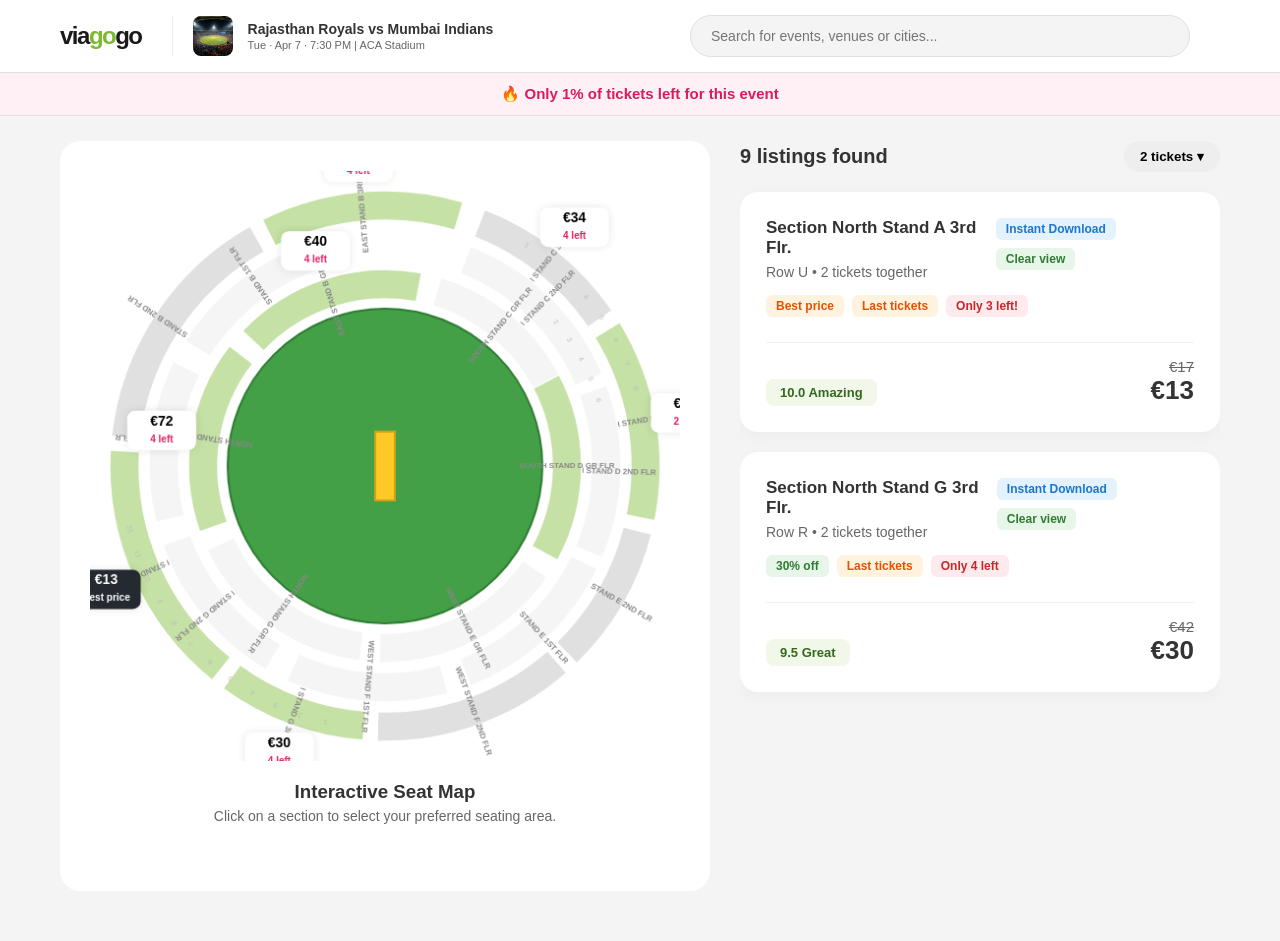
==== stadium.html @ e08a59bc "Initial commit" ====
<!DOCTYPE html>
<html lang="en">

<head>
    <meta charset="UTF-8">
    <meta name="viewport" content="width=device-width, initial-scale=1.0">
    <title>viagogo | Seat Map</title>
    <link rel="stylesheet" href="css/style.css">
</head>

<body>

    <header>
        <div class="container header-content">
            <div style="display: flex; align-items: center; gap: 30px;">
                <a href="index.html" class="logo-container">
                    <div class="logo-text" style="font-size: 24px;"><span class="logo-black">via</span><span
                            class="logo-green">go</span><span class="logo-black">go</span></div>
                </a>

                <div class="match-header-info" style="border-left: 1px solid #eee; padding-left: 20px;">
                    <div class="match-thumb" style="width: 40px; height: 40px;">
                        <img src="hero.png" alt="Match">
                    </div>
                    <div class="match-details">
                        <h2 id="matchTitle" style="font-size: 14px;">Rajasthan Royals vs Mumbai Indians</h2>
                        <p style="font-size: 11px;">Tue · Apr 7 · 7:30 PM | ACA Stadium</p>
                    </div>
                </div>
            </div>

            <div class="search-bar">
                <input type="text" placeholder="Search for events, venues or cities...">
            </div>
        </div>
    </header>

    <div class="urgency-banner">
        🔥 Only 1% of tickets left for this event
    </div>

    <main class="container page3-layout">
        <!-- Left: Canvas Stadium -->
        <div class="stadium-container">
            <canvas id="stadiumCanvas"></canvas>
            <div style="margin-top: 20px; text-align: center;">
                <h3 style="font-weight: 800;">Interactive Seat Map</h3>
                <p style="font-size: 14px; color: #666; margin-top: 5px;">Click on a section to select your preferred
                    seating area.</p>
            </div>
        </div>

        <!-- Right: Listings -->
        <div class="listings-panel">
            <div style="display: flex; justify-content: space-between; align-items: center; margin-bottom: 20px;">
                <h3 style="font-size: 20px; font-weight: 800;">9 listings found</h3>
                <button
                    style="padding: 8px 16px; border: none; border-radius: 20px; background: #eee; font-weight: 600;">2
                    tickets ▾</button>
            </div>

            <!-- Listing 1 -->
            <div class="listing-card">
                <div style="display:flex; justify-content:space-between; align-items:flex-start;">
                    <div class="listing-info">
                        <h4>Section North Stand A 3rd Flr.</h4>
                        <p>Row U • 2 tickets together</p>
                    </div>
                    <div class="badges-row">
                        <span class="badge badge-blue">Instant Download</span>
                        <span class="badge badge-green">Clear view</span>
                    </div>
                </div>
                <div class="badges-row">
                    <span class="badge badge-orange">Best price</span>
                    <span class="badge badge-orange">Last tickets</span>
                    <span class="badge badge-red">Only 3 left!</span>
                </div>
                <div
                    style="display:flex; justify-content:space-between; align-items:flex-end; margin-top: 10px; padding-top: 15px; border-top: 1px solid #f0f0f0;">
                    <span
                        style="background: #f1f8e9; color: #33691e; padding: 6px 14px; border-radius: 8px; font-size: 13px; font-weight: 800;">10.0
                        Amazing</span>
                    <div class="price-section">
                        <div class="old-price">€17</div>
                        <div class="current-price">€13</div>
                    </div>
                </div>
            </div>

            <!-- Listing 2 -->
            <div class="listing-card">
                <div style="display:flex; justify-content:space-between; align-items:flex-start;">
                    <div class="listing-info">
                        <h4>Section North Stand G 3rd Flr.</h4>
                        <p>Row R • 2 tickets together</p>
                    </div>
                    <div class="badges-row">
                        <span class="badge badge-blue">Instant Download</span>
                        <span class="badge badge-green">Clear view</span>
                    </div>
                </div>
                <div class="badges-row">
                    <span class="badge badge-green">30% off</span>
                    <span class="badge badge-orange">Last tickets</span>
                    <span class="badge badge-red">Only 4 left</span>
                </div>
                <div
                    style="display:flex; justify-content:space-between; align-items:flex-end; margin-top: 10px; padding-top: 15px; border-top: 1px solid #f0f0f0;">
                    <span
                        style="background: #f1f8e9; color: #33691e; padding: 6px 14px; border-radius: 8px; font-size: 13px; font-weight: 800;">9.5
                        Great</span>
                    <div class="price-section">
                        <div class="old-price">€42</div>
                        <div class="current-price">€30</div>
                    </div>
                </div>
            </div>

            <!-- More listings can be added here -->
        </div>
    </main>

    <script src="js/stadium.js"></script>
    <script>
        document.addEventListener('DOMContentLoaded', () => {
            new StadiumMap('stadiumCanvas');

            const match = localStorage.getItem('selectedMatch');
            if (match === 'DC vs GT') {
                document.getElementById('matchTitle').innerText = 'Delhi Capitals vs Gujarat Titans';
            }
        });
    </script>
</body>

</html>
---- css/style.css ----
:root {
    --primary-green: #4caf50;
    --dark-green: #2d7a2d;
    --bg-gray: #f4f4f4;
    --white: #ffffff;
    --text-black: #333333;
    --text-gray: #666666;
    --blue-banner: #e7f3ff;
    --blue-text: #004085;
    --pink-banner: #fff0f5;
    --pink-text: #d81b60;
    --border-gray: #e0e0e0;
    --shadow: 0 4px 12px rgba(0, 0, 0, 0.1);
    --transition: all 0.3s cubic-bezier(0.4, 0, 0.2, 1);
}

* {
    margin: 0;
    padding: 0;
    box-sizing: border-box;
    font-family: -apple-system, BlinkMacSystemFont, "Segoe UI", Roboto, Helvetica, Arial, sans-serif;
}

body {
    background-color: var(--bg-gray);
    color: var(--text-black);
}

.container {
    max-width: 1200px;
    margin: 0 auto;
    padding: 0 20px;
}

/* Header */
header {
    background: var(--white);
    border-bottom: 1px solid var(--border-gray);
    padding: 15px 0;
    position: sticky;
    top: 0;
    z-index: 100;
}

.header-content {
    display: flex;
    align-items: center;
    justify-content: space-between;
}

.logo-container {
    display: flex;
    align-items: center;
    cursor: pointer;
    text-decoration: none;
}

.logo-text {
    font-size: 32px;
    font-weight: 800;
    letter-spacing: -1.5px;
}

.logo-black {
    color: #1a1a1a;
}

.logo-green {
    color: #7aba2f;
    /* Matching the vibrant green in the logo image */
}

.search-bar {
    flex: 1;
    margin: 0 30px;
    max-width: 500px;
}

.search-bar input {
    width: 100%;
    padding: 12px 20px;
    border: 1px solid var(--border-gray);
    border-radius: 25px;
    background: var(--bg-gray);
    outline: none;
    font-size: 14px;
}

nav.nav-links {
    display: flex;
    gap: 24px;
    align-items: center;
}

nav.nav-links a {
    text-decoration: none;
    color: var(--text-black);
    font-size: 14px;
    font-weight: 600;
}

/* Page 3 Header Match Info */
.match-header-info {
    display: flex;
    align-items: center;
    gap: 15px;
}

.match-thumb {
    width: 48px;
    height: 48px;
    background: #ddd;
    border-radius: 8px;
    overflow: hidden;
}

.match-thumb img {
    width: 100%;
    height: 100%;
    object-fit: cover;
}

.match-details h2 {
    font-size: 16px;
    font-weight: 700;
    margin-bottom: 2px;
}

.match-details p {
    font-size: 12px;
    color: var(--text-gray);
}

/* Banners */
.info-banner {
    background-color: var(--blue-banner);
    color: var(--blue-text);
    padding: 14px 20px;
    border-radius: 10px;
    font-size: 14px;
    margin: 25px 0;
    display: flex;
    align-items: center;
    gap: 12px;
    font-weight: 500;
}

.urgency-banner {
    background-color: var(--pink-banner);
    color: var(--pink-text);
    padding: 12px 0;
    text-align: center;
    font-weight: 700;
    font-size: 15px;
    border-bottom: 1px solid rgba(216, 27, 96, 0.1);
}

/* Hero */
.hero {
    background: var(--white);
    padding: 60px 0;
    border-bottom: 1px solid var(--border-gray);
}

.hero-content {
    display: grid;
    grid-template-columns: 1fr 1.2fr;
    align-items: center;
    gap: 40px;
}

.hero-text h1 {
    font-size: 52px;
    font-weight: 900;
    line-height: 1.1;
    color: #1a1a1a;
}

.hero-image {
    border-radius: 20px;
    overflow: hidden;
    box-shadow: 0 15px 35px rgba(0, 0, 0, 0.1);
    height: 340px;
}

.hero-image img {
    width: 100%;
    height: 100%;
    object-fit: cover;
}

/* Event Cards */
.event-card {
    background: var(--white);
    border-radius: 16px;
    padding: 24px;
    margin-bottom: 20px;
    display: grid;
    grid-template-columns: 120px 1fr 220px;
    align-items: center;
    gap: 30px;
    box-shadow: 0 2px 10px rgba(0, 0, 0, 0.03);
    transition: var(--transition);
}

.event-card:hover {
    transform: translateY(-4px);
    box-shadow: 0 12px 24px rgba(0, 0, 0, 0.08);
}

.event-date {
    text-align: center;
    border-right: 2px solid #f0f0f0;
    padding-right: 30px;
}

.date-day {
    font-weight: 800;
    font-size: 22px;
}

.date-month {
    font-size: 13px;
    color: var(--text-gray);
    font-weight: 700;
    margin-top: 4px;
}

.event-main h3 {
    font-size: 20px;
    font-weight: 800;
    margin-bottom: 8px;
}

.event-location {
    font-size: 15px;
    color: var(--text-gray);
    font-weight: 500;
}

.tag-row {
    display: flex;
    gap: 10px;
    margin-top: 15px;
}

.tag {
    padding: 6px 12px;
    border-radius: 6px;
    font-size: 12px;
    font-weight: 700;
}

.tag.today {
    background: #fff8e1;
    color: #ff8f00;
}

.tag.tomorrow {
    background: #e3f2fd;
    color: #1976d2;
}

.tag.limited {
    background: #fbe9e7;
    color: #d84315;
}

.btn-green {
    background: var(--primary-green);
    color: white;
    border: none;
    padding: 14px 28px;
    border-radius: 8px;
    font-weight: 700;
    font-size: 16px;
    cursor: pointer;
    transition: var(--transition);
    text-align: center;
    text-decoration: none;
    display: inline-block;
}

.btn-green:hover {
    background: var(--dark-green);
    transform: translateY(-2px);
}

/* Modal Styles (Shared) */
.modal-overlay {
    position: fixed;
    top: 0;
    left: 0;
    width: 100%;
    height: 100%;
    background: rgba(0, 0, 0, 0.4);
    backdrop-filter: blur(12px);
    z-index: 1000;
    display: none;
    justify-content: center;
    align-items: center;
}

.modal-card {
    background: white;
    width: 90%;
    max-width: 440px;
    padding: 40px;
    border-radius: 24px;
    text-align: center;
    position: relative;
    box-shadow: 0 25px 50px rgba(0, 0, 0, 0.25);
}

.modal-card h2 {
    font-size: 28px;
    font-weight: 800;
    margin-bottom: 25px;
}

.modal-card select {
    width: 100%;
    padding: 16px;
    border: 2px solid #eee;
    border-radius: 12px;
    margin-bottom: 25px;
    font-size: 16px;
    font-weight: 600;
    outline: none;
}

.toggle-container {
    display: flex;
    justify-content: space-between;
    align-items: center;
    margin-bottom: 15px;
    background: #f9f9f9;
    padding: 12px 16px;
    border-radius: 12px;
}

.switch {
    position: relative;
    display: inline-block;
    width: 50px;
    height: 28px;
}

.switch input {
    opacity: 0;
    width: 0;
    height: 0;
}

.slider {
    position: absolute;
    cursor: pointer;
    top: 0;
    left: 0;
    right: 0;
    bottom: 0;
    background-color: #e0e0e0;
    transition: .3s;
    border-radius: 30px;
}

.slider:before {
    position: absolute;
    content: "";
    height: 20px;
    width: 20px;
    left: 4px;
    bottom: 4px;
    background-color: white;
    transition: .3s;
    border-radius: 50%;
}

input:checked+.slider {
    background-color: var(--primary-green);
}

input:checked+.slider:before {
    transform: translateX(22px);
}

/* Page 3 Seat Map Layout */
.page3-layout {
    display: grid;
    grid-template-columns: 1fr 480px;
    gap: 30px;
    margin-top: 25px;
    padding-bottom: 50px;
}

.stadium-container {
    background: white;
    border-radius: 20px;
    padding: 30px;
    display: flex;
    flex-direction: column;
    align-items: center;
    position: sticky;
    top: 100px;
    height: calc(100vh - 150px);
}

#stadiumCanvas {
    max-width: 100%;
    height: auto;
    cursor: pointer;
}

.listings-panel {
    overflow-y: auto;
    max-height: calc(100vh - 120px);
}

.listing-card {
    background: white;
    border-radius: 18px;
    padding: 24px;
    margin-bottom: 20px;
    border: 2px solid transparent;
    transition: var(--transition);
    display: flex;
    flex-direction: column;
    gap: 15px;
    box-shadow: 0 4px 15px rgba(0, 0, 0, 0.04);
}

.listing-card:hover {
    border-color: var(--primary-green);
    transform: translateY(-4px);
    box-shadow: 0 15px 30px rgba(0, 0, 0, 0.1);
}

.listing-info h4 {
    font-size: 17px;
    font-weight: 800;
}

.listing-info p {
    font-size: 14px;
    color: var(--text-gray);
    margin-top: 6px;
}

.badges-row {
    display: flex;
    flex-wrap: wrap;
    gap: 8px;
}

.badge {
    font-size: 12px;
    padding: 4px 10px;
    border-radius: 6px;
    font-weight: 700;
}

.badge-blue {
    background: #e3f2fd;
    color: #1976d2;
}

.badge-green {
    background: #e8f5e9;
    color: #2e7d32;
}

.badge-red {
    background: #ffebee;
    color: #c62828;
}

.badge-orange {
    background: #fff3e0;
    color: #e65100;
}

.price-section {
    text-align: right;
}

.old-price {
    text-decoration: line-through;
    color: var(--text-gray);
    font-size: 15px;
}

.current-price {
    font-size: 26px;
    font-weight: 900;
}
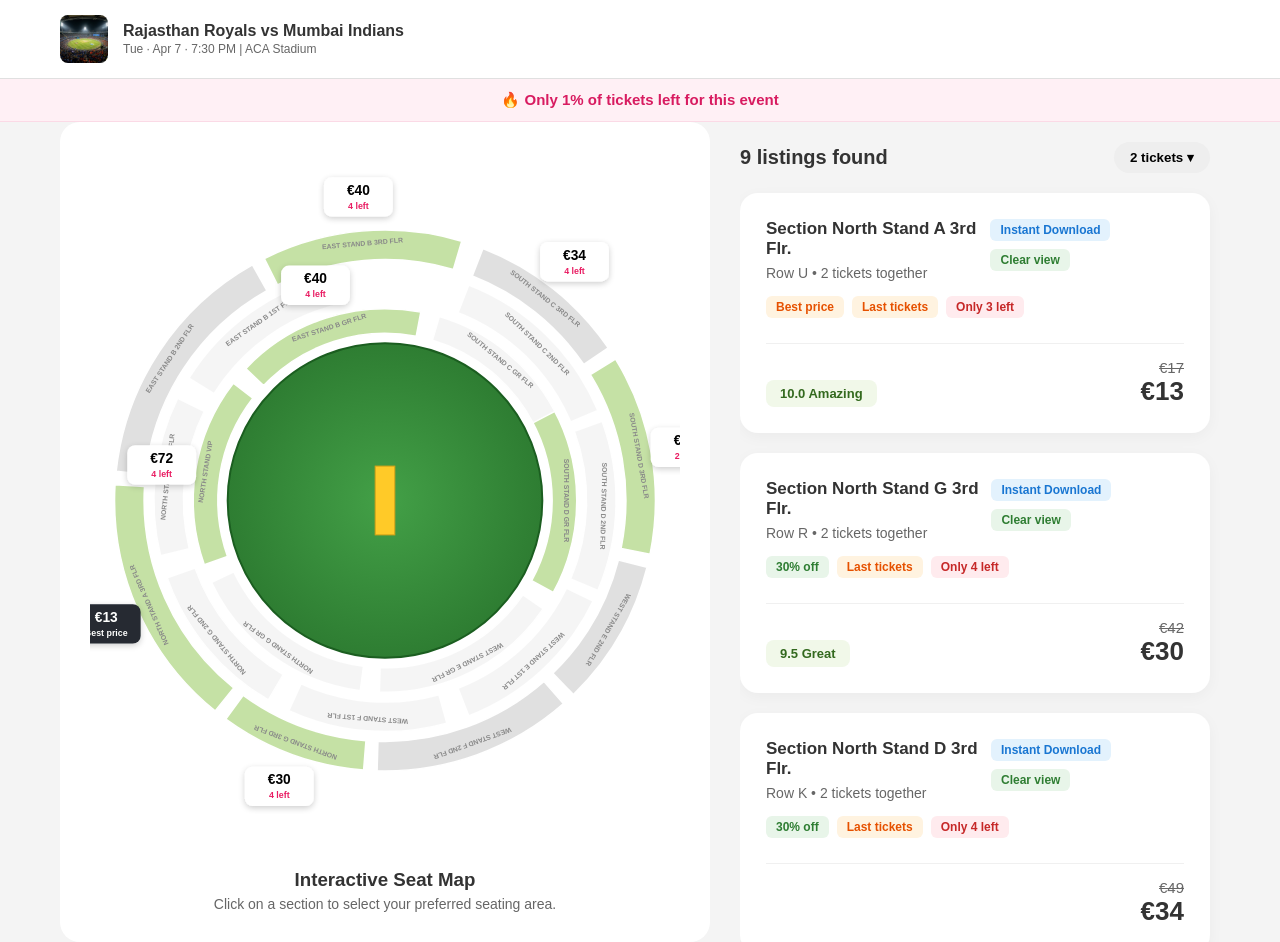
==== commit 27800a6f: "done" ====
--- a/stadium.html
+++ b/stadium.html
@@ -12,25 +12,14 @@
 
     <header>
         <div class="container header-content">
-            <div style="display: flex; align-items: center; gap: 30px;">
-                <a href="index.html" class="logo-container">
-                    <div class="logo-text" style="font-size: 24px;"><span class="logo-black">via</span><span
-                            class="logo-green">go</span><span class="logo-black">go</span></div>
-                </a>
-
-                <div class="match-header-info" style="border-left: 1px solid #eee; padding-left: 20px;">
-                    <div class="match-thumb" style="width: 40px; height: 40px;">
-                        <img src="hero.png" alt="Match">
-                    </div>
-                    <div class="match-details">
-                        <h2 id="matchTitle" style="font-size: 14px;">Rajasthan Royals vs Mumbai Indians</h2>
-                        <p style="font-size: 11px;">Tue · Apr 7 · 7:30 PM | ACA Stadium</p>
-                    </div>
+            <div class="match-header-info">
+                <div class="match-thumb">
+                    <img src="hero.png" alt="Match">
                 </div>
-            </div>
-
-            <div class="search-bar">
-                <input type="text" placeholder="Search for events, venues or cities...">
+                <div class="match-details">
+                    <h2 id="matchTitle">Rajasthan Royals vs Mumbai Indians</h2>
+                    <p>Tue · Apr 7 · 7:30 PM | ACA Stadium</p>
+                </div>
             </div>
         </div>
     </header>
@@ -40,9 +29,8 @@
     </div>
 
     <main class="container page3-layout">
-        <!-- Left: Canvas Stadium -->
         <div class="stadium-container">
-            <canvas id="stadiumCanvas"></canvas>
+            <svg id="stadiumSvg" viewBox="0 0 600 600" width="100%" height="auto"></svg>
             <div style="margin-top: 20px; text-align: center;">
                 <h3 style="font-weight: 800;">Interactive Seat Map</h3>
                 <p style="font-size: 14px; color: #666; margin-top: 5px;">Click on a section to select your preferred
@@ -124,7 +112,7 @@
     <script src="js/stadium.js"></script>
     <script>
         document.addEventListener('DOMContentLoaded', () => {
-            new StadiumMap('stadiumCanvas');
+            new StadiumMap('stadiumSvg');
 
             const match = localStorage.getItem('selectedMatch');
             if (match === 'DC vs GT') {
--- a/css/style.css
+++ b/css/style.css
@@ -386,14 +386,16 @@
 
 /* Page 3 Seat Map Layout */
 .page3-layout {
-    display: grid;
-    grid-template-columns: 1fr 480px;
+    display: flex;
+    align-items: flex-start;
     gap: 30px;
-    margin-top: 25px;
-    padding-bottom: 50px;
+    margin-top: 0;
+    padding-bottom: 0;
+    height: calc(100vh - 80px); /* Assuming header is ~80px */
 }
 
 .stadium-container {
+    flex: 1;
     background: white;
     border-radius: 20px;
     padding: 30px;
@@ -401,8 +403,10 @@
     flex-direction: column;
     align-items: center;
     position: sticky;
-    top: 100px;
-    height: calc(100vh - 150px);
+    top: 0;
+    height: 100%;
+    overflow: hidden;
+    justify-content: center;
 }
 
 #stadiumCanvas {
@@ -412,8 +416,42 @@
 }
 
 .listings-panel {
+    width: 480px;
     overflow-y: auto;
-    max-height: calc(100vh - 120px);
+    height: 100%;
+    padding: 20px 10px 20px 0;
+}
+
+.stadium-section {
+    cursor: pointer;
+    transition: fill 0.2s, stroke 0.2s;
+}
+
+.stadium-section:hover {
+    fill: #9ccc65;
+}
+
+.stadium-section.selected {
+    fill: #689f38;
+    stroke: #33691e;
+    stroke-width: 3px;
+}
+
+@media (max-width: 992px) {
+    .page3-layout {
+        flex-direction: column;
+        height: auto;
+    }
+    .stadium-container {
+        position: relative;
+        height: auto;
+        width: 100%;
+    }
+    .listings-panel {
+        width: 100%;
+        max-height: 50vh;
+        padding: 20px;
+    }
 }
 
 .listing-card {
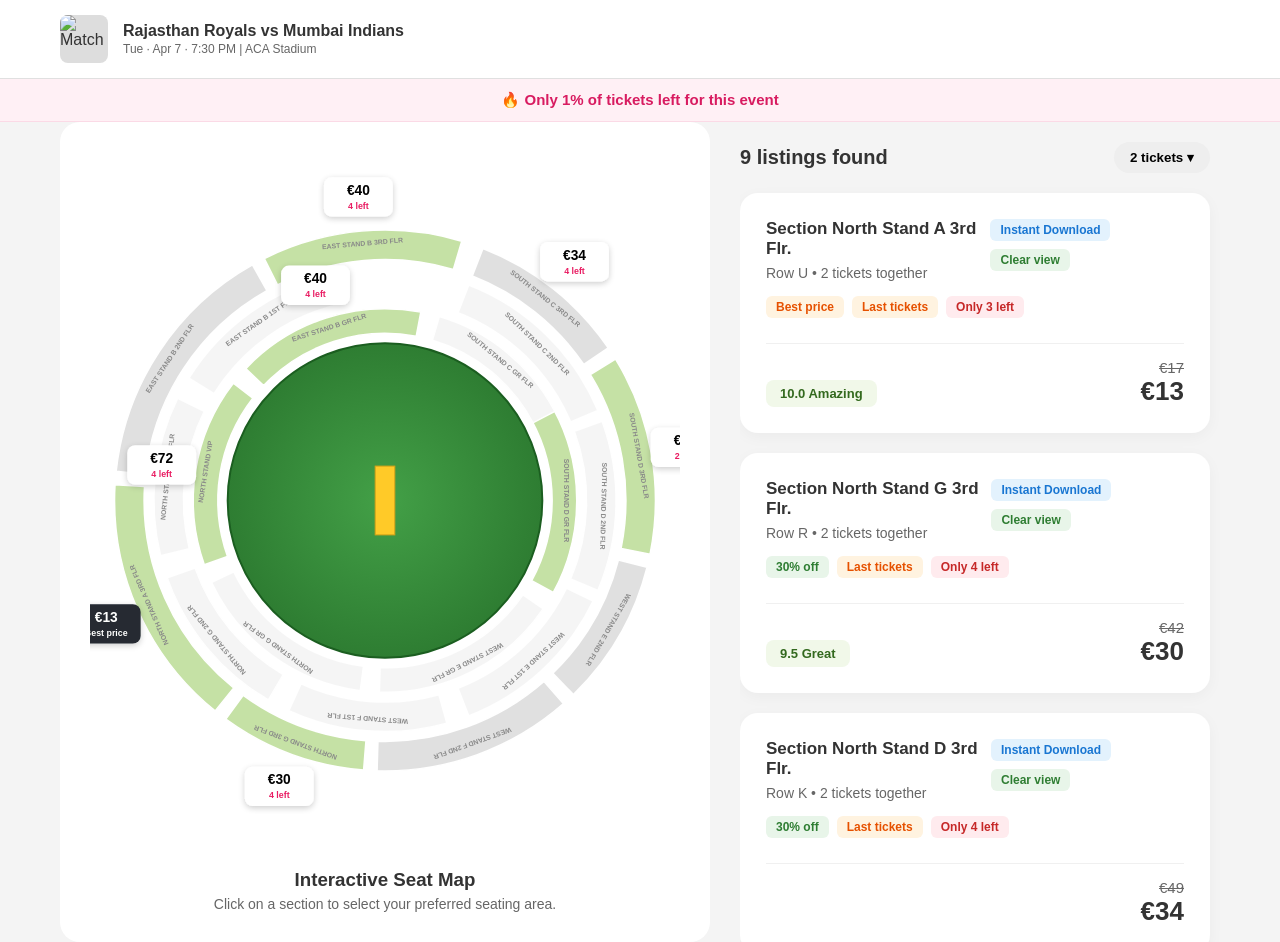
==== commit a9e05811: "Updated Logo and image url" ====
--- a/stadium.html
+++ b/stadium.html
@@ -14,7 +14,7 @@
         <div class="container header-content">
             <div class="match-header-info">
                 <div class="match-thumb">
-                    <img src="hero.png" alt="Match">
+                    <img src="https://media.stubhubstatic.com/stubhub-v2-catalog/d_vgg-defaultLogo.jpg/q_auto:low,f_auto,c_fill,g_auto,w_1200,h_736,dpr_auto/categories/150070366/6420751" alt="Match">
                 </div>
                 <div class="match-details">
                     <h2 id="matchTitle">Rajasthan Royals vs Mumbai Indians</h2>
@@ -121,5 +121,4 @@
         });
     </script>
 </body>
-
 </html>
--- a/css/style.css
+++ b/css/style.css
@@ -181,6 +181,7 @@
     overflow: hidden;
     box-shadow: 0 15px 35px rgba(0, 0, 0, 0.1);
     height: 340px;
+    width: 480px;
 }
 
 .hero-image img {
